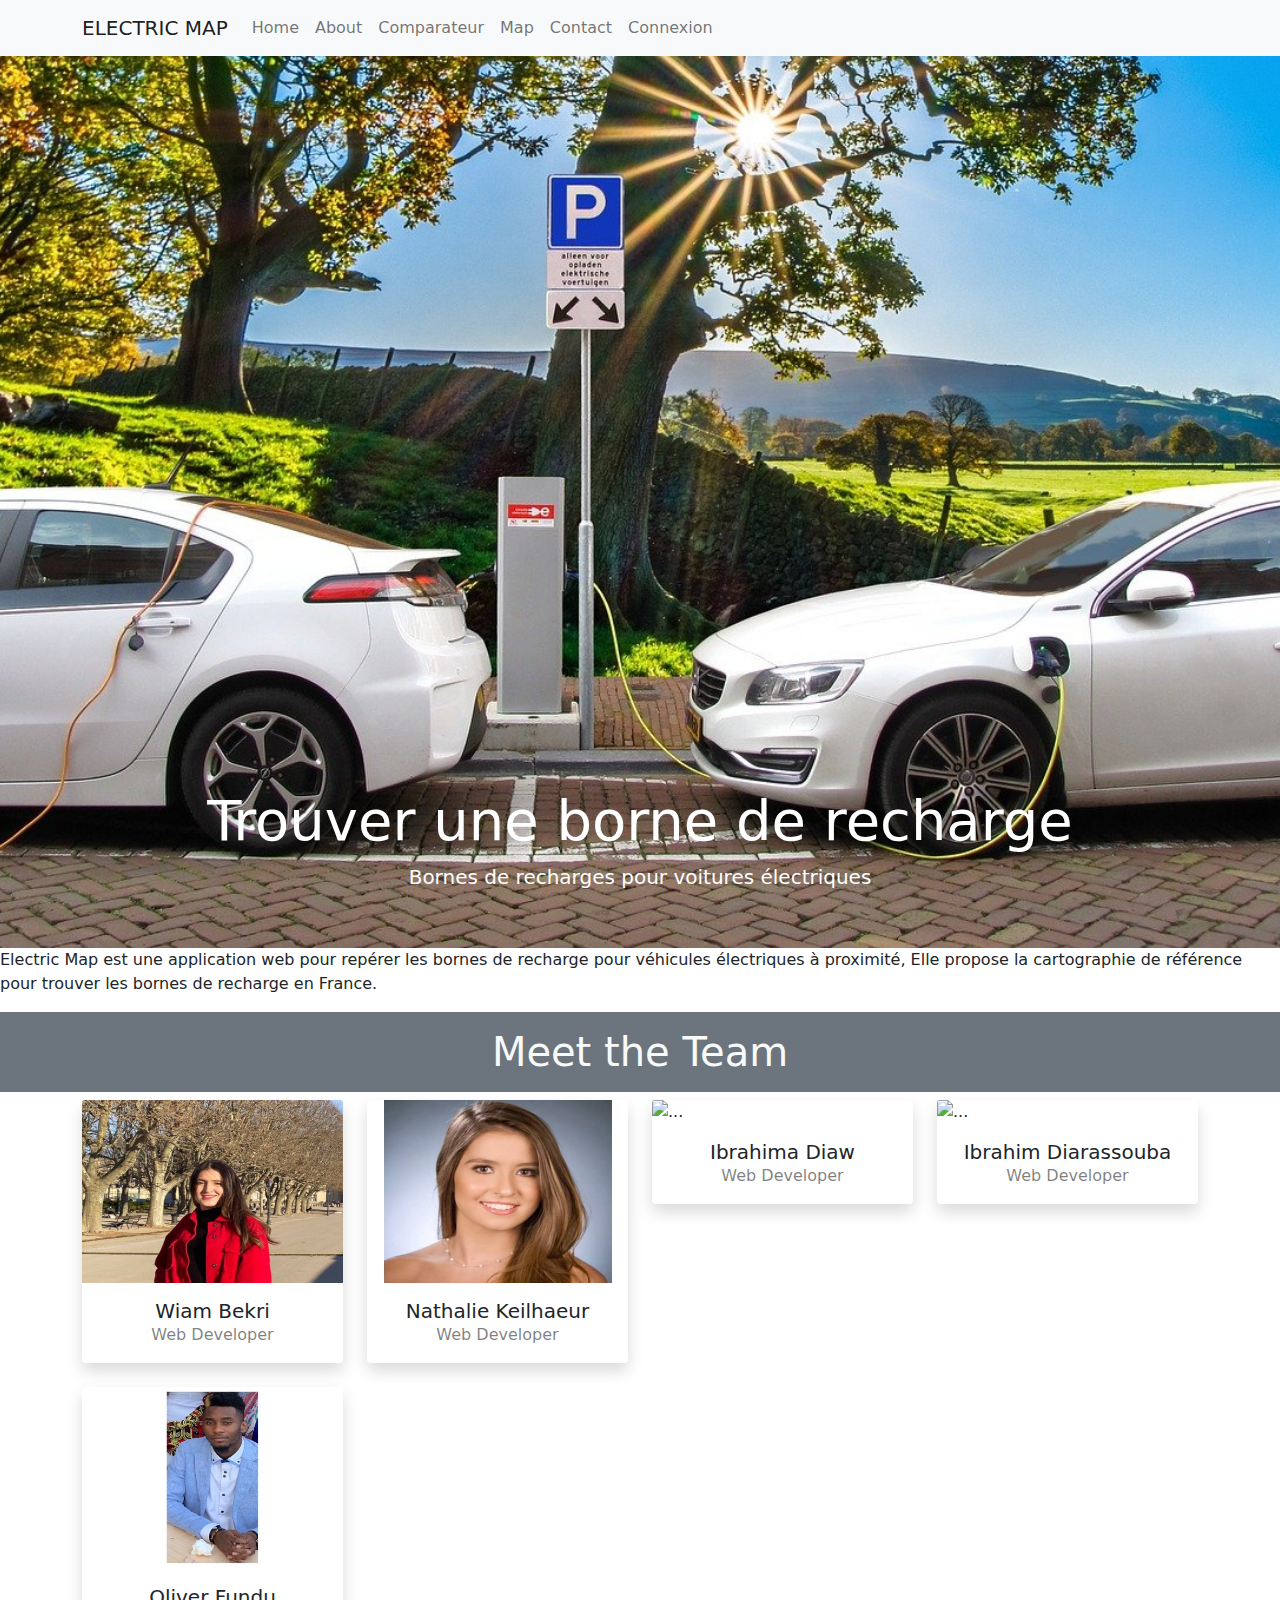
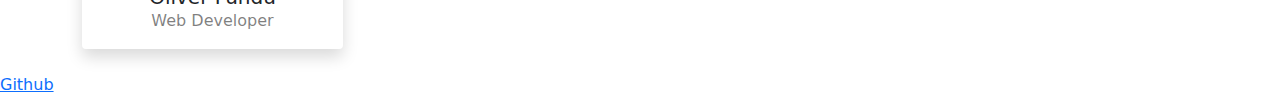
==== index.html @ 77698a54 "qlq modif" ====
<!DOCTYPE html>
<html lang="en">

<head> 
<meta charset="utf-8">
<title> Projet </title>
<link rel="stylesheet" type="text/css" href="css/bootstrap.min.css" id="bootstrap-css">
<link rel="stylesheet" type="text/css" href="css/sheet.css">
<script src="js/bootstrap.min.js"></script>

</head>
<body >

	<h1>Electric Map </h1>
<!---<div id="main">
<ul>
	<li><a href="#Acceuil">Acceuil</a></li>
	<li><a href="nouvelles.html">Nouvelles</a></li>
	<li><a href="Comparateur/formulaire_comparateur.php">Comparateur</a></li>
	<li><a href="recherche_bornes.html">Map</a></li>
	<li><a href="pageContact.html">Contacts</a></li>
	<li><a href="Formulaire_Clients/connexion.php">Connexion</a></li>
<<<<<<< HEAD
	<li><a href="Formulaire_Clients/nouveauClient.php">S'inscrire</a></li> !--->


	<nav class="navbar navbar-expand-lg navbar-light bg-light fixed-top">
  <div class="container">
    <a class="navbar-brand" href="#">ELECTRIC MAP</a>
    <button class="navbar-toggler" type="button" data-toggle="collapse" data-target="#navbarResponsive" aria-controls="navbarResponsive" aria-expanded="false" aria-label="Toggle navigation">
          <span class="navbar-toggler-icon"></span>
        </button>
    <div class="collapse navbar-collapse" id="navbarResponsive">
      <ul class="navbar-nav ml-auto">
        <li class="nav-item active">
          <a class="nav-link" href="#">Home</a>
        </li>
        <li class="nav-item">
          <a class="nav-link" href="nouvelles.html">About</a>
        </li>
         <li class="nav-item">
          <a class="nav-link" href="formulaire_comparateur.php">Comparateur</a>
        </li>
        <li class="nav-item">
          <a class="nav-link" href="recherche_bornes.php">Map</a>
        </li>
        <li class="nav-item">
          <a class="nav-link" href="pageContact.html">Contact</a>
        </li>
         <li class="nav-item">
          <a class="nav-link" href="Formulaire_Clients/connexion.php">Connexion</a>
        </li>
      </ul>
    </div>
  </div>
</nav>
<header>
  <div id="carouselExampleIndicators" class="carousel slide" data-ride="carousel">
    <div class="carousel-inner" role="listbox">
      <!-- Slide One - Set the background image for this slide in the line below -->
      <div class="carousel-item active" style="background-image: url('images/carnature.jpg')">
        <div class="carousel-caption d-none d-md-block">
          <h2 class="display-4">Trouver une borne de recharge</h2>
          <p class="lead">Bornes de recharges pour voitures électriques</p>
        </div>
      </div>
    
   
    </div>
    
  </div>
</header>
<div class="content">
<p>
Electric Map est une application web pour repérer les bornes de recharge  pour véhicules électriques à proximité, 
Elle propose la cartographie de référence pour trouver les bornes de recharge en France. 
</p>
</div>

</body>

<header class="bg-secondary text-center py-3 mb-2">
  <div class="container">
    <h1 class="text-light">Meet the Team</h1>
  </div>
</header>

<!-- Page Content -->
<div class="container">
  <div class="row">
    <!-- Team Member 1 -->
    <div class="col-xl-3 col-md-6 mb-4">
      <div class="card border-0 shadow">
        <img src="images/wiam2.jpg" class="card-img-top" alt="...">
        <div class="card-body text-center">
          <h5 class="card-title mb-0">Wiam Bekri</h5>
          <div class="card-text text-black-50">Web Developer</div>
        </div>
      </div>
    </div>
    <!-- Team Member 2 -->
    <div class="col-xl-3 col-md-6 mb-4">
      <div class="card border-0 shadow">
        <img src="images/nathalie2.jpg" class="card-img-top" alt="...">
        <div class="card-body text-center">
          <h5 class="card-title mb-0">Nathalie Keilhaeur</h5>
          <div class="card-text text-black-50">Web Developer</div>
        </div>
      </div>
    </div>
    <!-- Team Member 3 -->
    <div class="col-xl-3 col-md-6 mb-4">
      <div class="card border-0 shadow">
        <img src="https://source.unsplash.com/sNut2MqSmds/500x350" class="card-img-top" alt="...">
        <div class="card-body text-center">
          <h5 class="card-title mb-0">Ibrahima Diaw</h5>
          <div class="card-text text-black-50">Web Developer</div>
        </div>
      </div>
    </div>
    <!-- Team Member 4 -->
    <div class="col-xl-3 col-md-6 mb-4">
      <div class="card border-0 shadow">
        <img src="https://source.unsplash.com/sNut2MqSmds/500x350" class="card-img-top" alt="...">
        <div class="card-body text-center">
          <h5 class="card-title mb-0">Ibrahim Diarassouba</h5>
          <div class="card-text text-black-50">Web Developer</div>
        </div>
      </div>
    </div>
    <!-- Team Member 5 -->
    <div class="col-xl-3 col-md-6 mb-4">
      <div class="card border-0 shadow">
        <img src="images/oliver.jpg" class="card-img-top" alt="...">
        <div class="card-body text-center">
          <h5 class="card-title mb-0">Oliver Fundu</h5>
          <div class="card-text text-black-50">Web Developer</div>
        </div>
      </div>
    </div>
  </div>
  <!-- /.row -->
</div>


<a href="https://github.com/wbekri/Electric_map/tree/master"> Github </a>


</html>
---- css/sheet.css ----
.carousel-item {
  height: 100vh;
  min-height: 350px;
  background: no-repeat center center scroll;
  -webkit-background-size: cover;
  -moz-background-size: cover;
  -o-background-size: cover;
  background-size: cover;
}

#main ul{

   list-style-type: none;
   margin:-top: 0px;
   margin-bottom:10;
   padding: 0px;
  float: left;
} 
#main ul li{
	width: 180px;
	float: left;
	background-color: grey;
	position: relative;

}
h1{
	text-align: center;
	font-size: 40px;
	margin: 0;

}

#main li a{

	display: block;
	color: white;
	padding: 8px 10px 8px 10px;
	text-decoration: all;
}

#main li a:hover{

	background-color: #555;
	color: white;
}
.content {
 left:50%;
 right:50%;


}
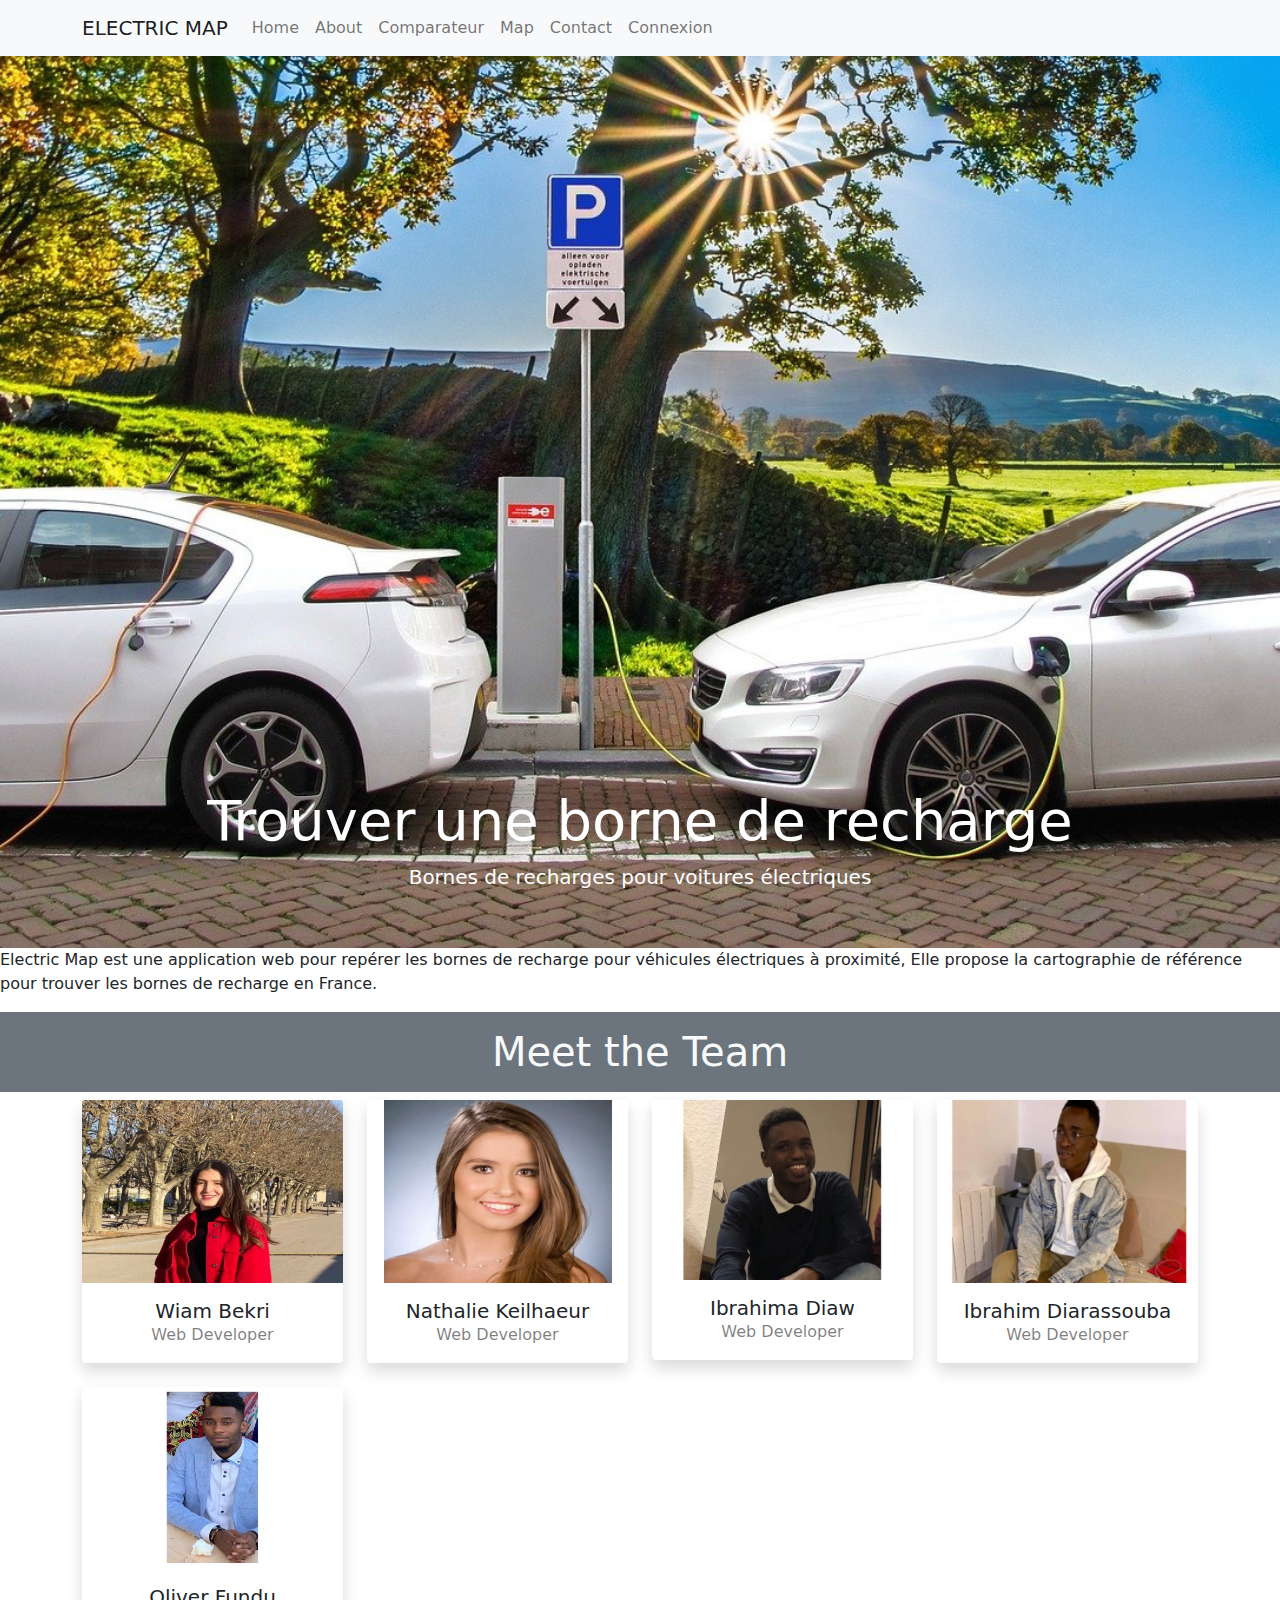
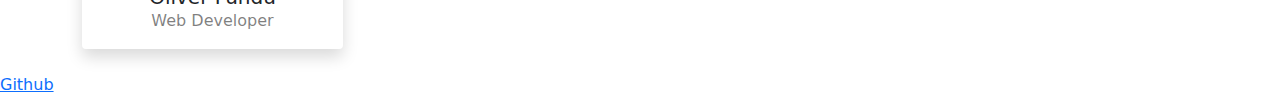
==== commit 00a9e07e: "photo du team" ====
--- a/index.html
+++ b/index.html
@@ -111,7 +111,7 @@
     <!-- Team Member 3 -->
     <div class="col-xl-3 col-md-6 mb-4">
       <div class="card border-0 shadow">
-        <img src="https://source.unsplash.com/sNut2MqSmds/500x350" class="card-img-top" alt="...">
+        <img src="images/diaw.jpg" class="card-img-top" alt="...">
         <div class="card-body text-center">
           <h5 class="card-title mb-0">Ibrahima Diaw</h5>
           <div class="card-text text-black-50">Web Developer</div>
@@ -121,7 +121,7 @@
     <!-- Team Member 4 -->
     <div class="col-xl-3 col-md-6 mb-4">
       <div class="card border-0 shadow">
-        <img src="https://source.unsplash.com/sNut2MqSmds/500x350" class="card-img-top" alt="...">
+        <img src="images/diarra.jpg" class="card-img-top" alt="...">
         <div class="card-body text-center">
           <h5 class="card-title mb-0">Ibrahim Diarassouba</h5>
           <div class="card-text text-black-50">Web Developer</div>
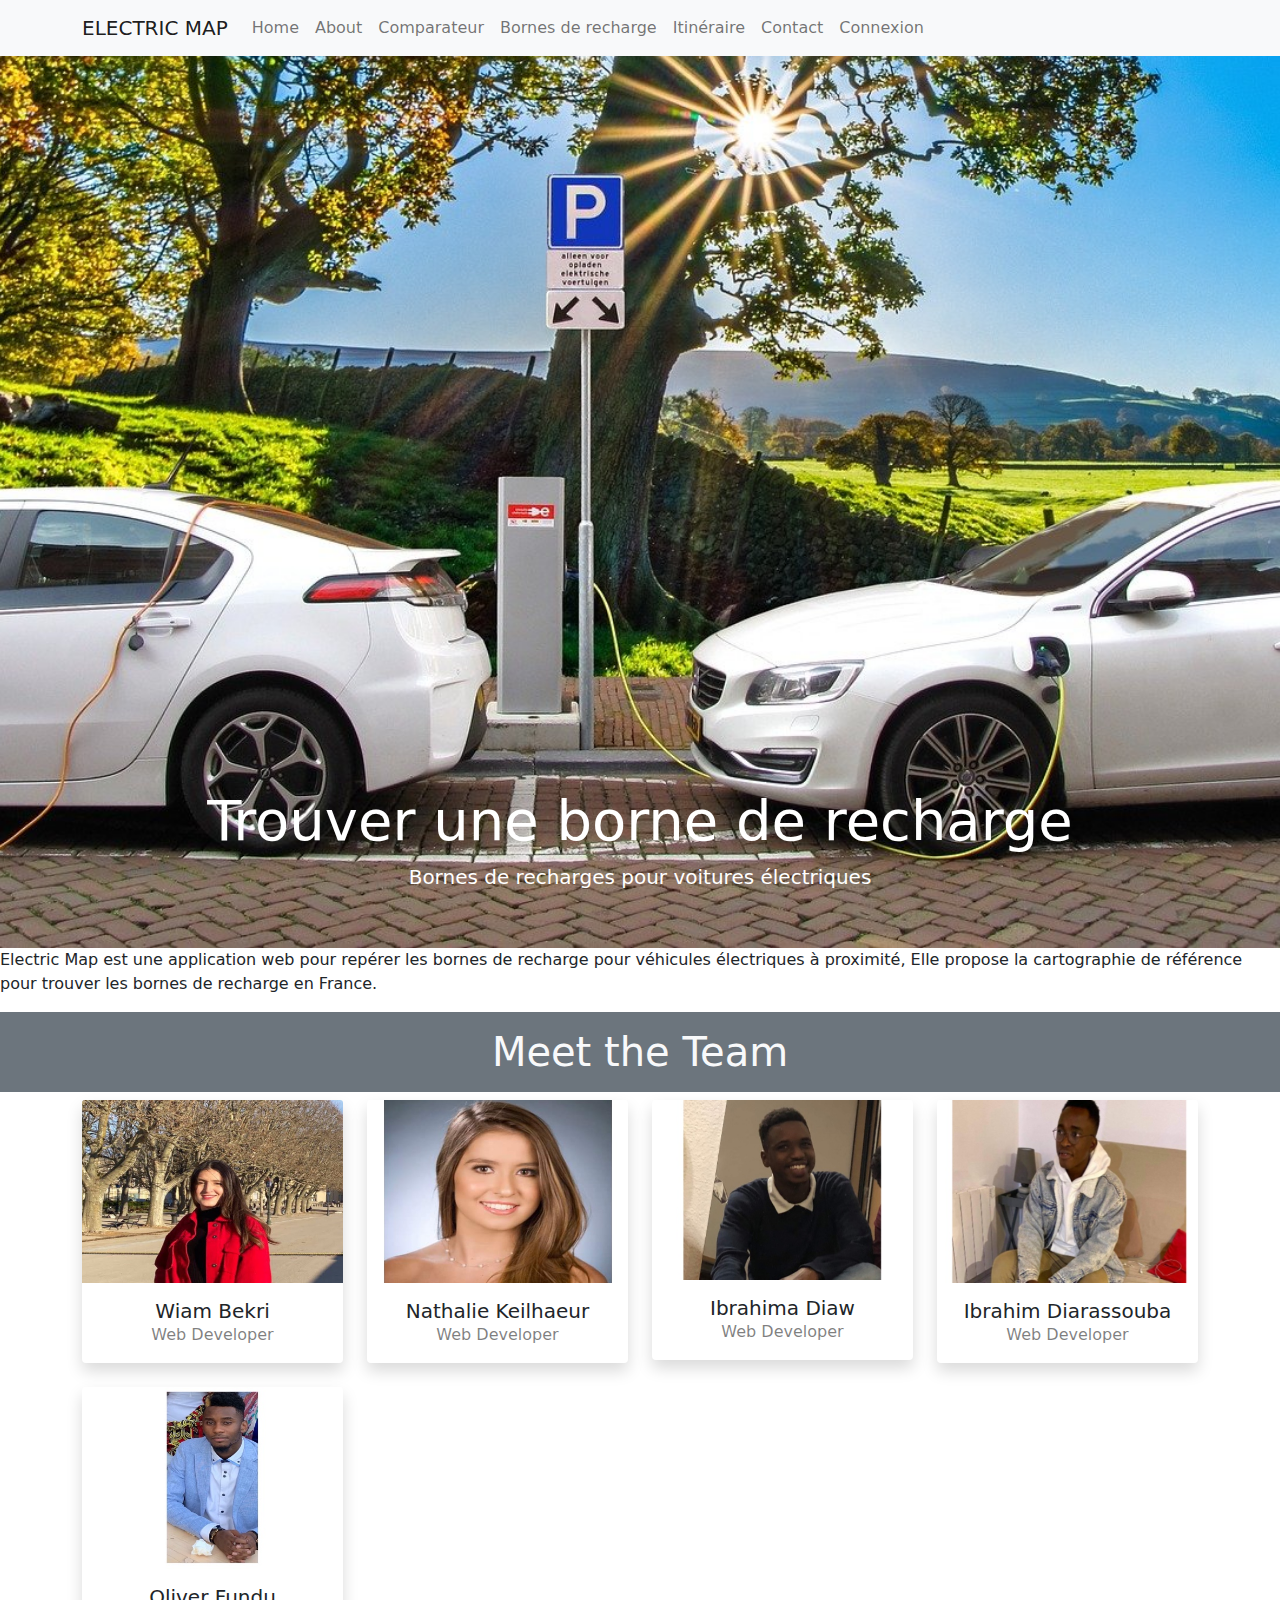
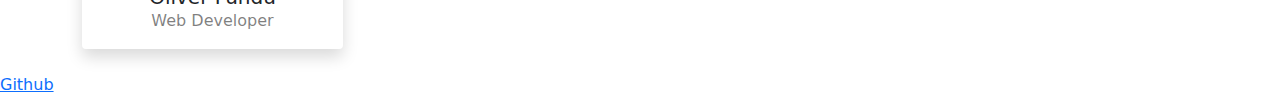
==== commit 1395227a: "ajout page itinéraire (gps)" ====
--- a/index.html
+++ b/index.html
@@ -42,7 +42,10 @@
           <a class="nav-link" href="formulaire_comparateur.php">Comparateur</a>
         </li>
         <li class="nav-item">
-          <a class="nav-link" href="recherche_bornes.php">Map</a>
+          <a class="nav-link" href="recherche_bornes.php">Bornes de recharge</a>
+        </li>
+		<li class="nav-item">
+          <a class="nav-link" href="gps.html">Itinéraire</a>
         </li>
         <li class="nav-item">
           <a class="nav-link" href="pageContact.html">Contact</a>
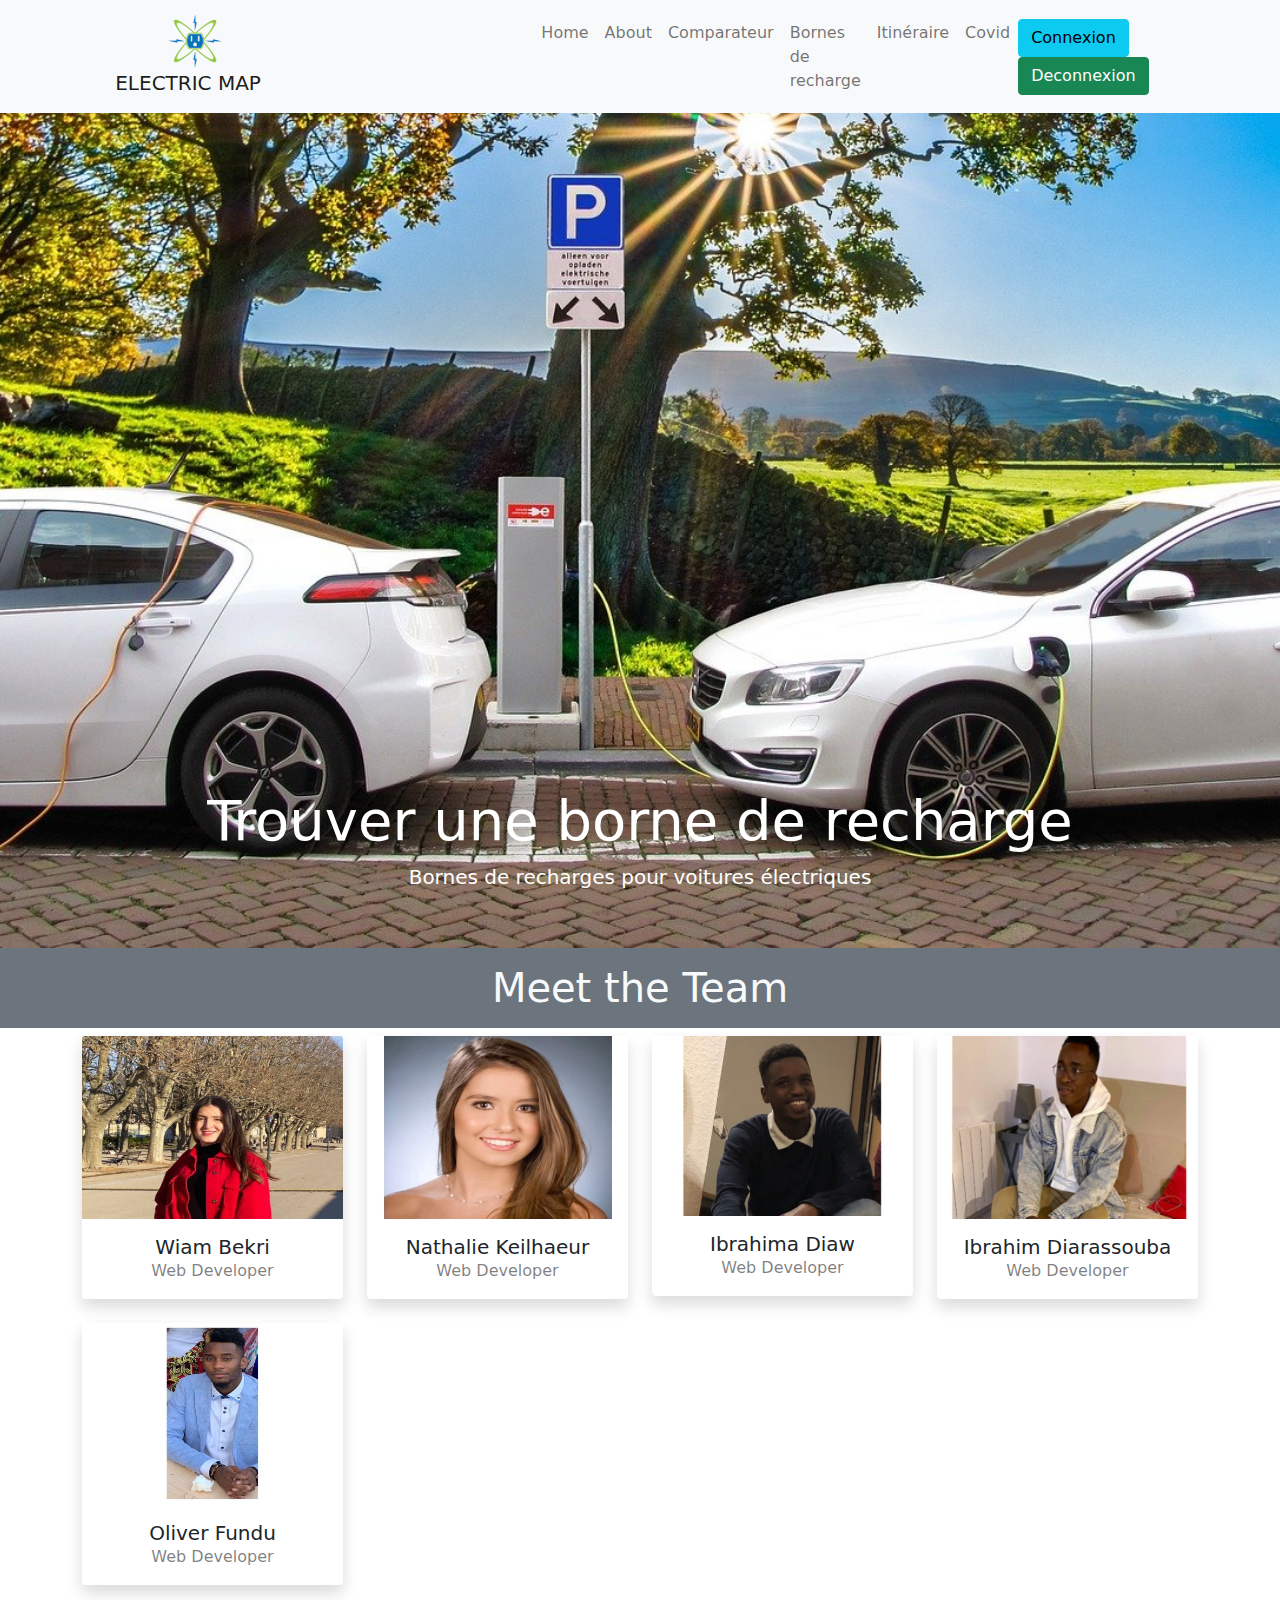
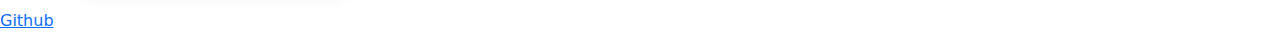
==== commit 585ecb66: "css" ====
--- a/index.html
+++ b/index.html
@@ -12,25 +12,28 @@
 <body >
 
 	<h1>Electric Map </h1>
-<!---<div id="main">
-<ul>
-	<li><a href="#Acceuil">Acceuil</a></li>
-	<li><a href="nouvelles.html">Nouvelles</a></li>
-	<li><a href="Comparateur/formulaire_comparateur.php">Comparateur</a></li>
-	<li><a href="recherche_bornes.html">Map</a></li>
-	<li><a href="pageContact.html">Contacts</a></li>
-	<li><a href="Formulaire_Clients/connexion.php">Connexion</a></li>
-<<<<<<< HEAD
-	<li><a href="Formulaire_Clients/nouveauClient.php">S'inscrire</a></li> !--->
-
 
 	<nav class="navbar navbar-expand-lg navbar-light bg-light fixed-top">
   <div class="container">
+      <button type="button" class="xs-buttons pull-left btn btn-clear" data-toggle="collapse" data-target="#nav-right">
+ <img id="logo" src="images/logo.png" />
+<style>
+  #logo {
+    width : 80px;
+  }
+</style>
+</a>
+    
     <a class="navbar-brand" href="#">ELECTRIC MAP</a>
     <button class="navbar-toggler" type="button" data-toggle="collapse" data-target="#navbarResponsive" aria-controls="navbarResponsive" aria-expanded="false" aria-label="Toggle navigation">
           <span class="navbar-toggler-icon"></span>
         </button>
     <div class="collapse navbar-collapse" id="navbarResponsive">
+      <style>
+        #navbarResponsive{
+          margin-left : 20%;
+        }
+      </style>
       <ul class="navbar-nav ml-auto">
         <li class="nav-item active">
           <a class="nav-link" href="#">Home</a>
@@ -48,12 +51,19 @@
           <a class="nav-link" href="gps.html">Itinéraire</a>
         </li>
         <li class="nav-item">
-          <a class="nav-link" href="pageContact.html">Contact</a>
-        </li>
-         <li class="nav-item">
-          <a class="nav-link" href="Formulaire_Clients/connexion.php">Connexion</a>
+          <a class="nav-link" href="infoCovid.html">Covid</a>
         </li>
       </ul>
+         <div class="nav navbar-nav" id="member_header" role="presentation">
+<a href="Formulaire_Clients/connexion.php" class="btn btn-info" data-operation="connexion">
+<span class="cmp-icon icon-cm-login"></span>
+<span>Connexion</span>
+</a>
+<a href="" class="btn btn-success" data-operation="deconnexion">
+<span>Deconnexion</span>
+</a>
+</div>
+         
     </div>
   </div>
 </nav>
@@ -73,12 +83,6 @@
     
   </div>
 </header>
-<div class="content">
-<p>
-Electric Map est une application web pour repérer les bornes de recharge  pour véhicules électriques à proximité, 
-Elle propose la cartographie de référence pour trouver les bornes de recharge en France. 
-</p>
-</div>
 
 </body>
 
--- a/css/sheet.css
+++ b/css/sheet.css
@@ -7,6 +7,7 @@
   -o-background-size: cover;
   background-size: cover;
 }
+
 
 #main ul{
 
@@ -49,3 +50,109 @@
 
 
 }
+
+
+#carte{
+    height: 80vh;}
+
+#phone{
+	position: relative ;
+	left: 35%;
+	bottom: 7px;
+}
+
+#mail
+{
+	position: relative ;
+	left: 45.7%;
+	bottom: 7px;
+}
+
+#git
+{
+	position: relative ;
+	left: 58%;
+	bottom: 7px;
+}
+
+.source
+{
+	font-size: 10px;
+	width: 20%;
+font-style: italic;
+background-color: #EAF0F3;		
+}
+
+#contraintes
+
+{
+	position: absolute;
+	right: 0px;
+}
+#hydro
+{
+	float: left;
+	position: absolute;
+	left: 20%;
+	top: 24%;
+}
+
+#deuxieme
+{
+	float: left;
+	position: absolute;
+	left: 20%;
+	top: 39%;
+}
+
+#troisieme
+{
+	float: left;
+	position: absolute;
+	left: 20%;
+	top: 62%;
+}
+
+#quatrieme
+{
+	float: left;
+	position: absolute;
+	left: 20%;
+	top: 81%;
+}
+
+#message
+{
+	margin: 10px;
+}
+
+#merci
+{
+	text-align: center;
+	font-size: 20px;
+}
+.how-section1{
+    margin-top:-15%;
+    padding: 10%;
+}
+.how-section1 h4{
+    color: #ffa500;
+    font-weight: bold;
+    font-size: 30px;
+}
+.how-section1 .subheading{
+    color: #3931af;
+    font-size: 40px;
+}
+.how-section1 .row
+{
+    margin-top: 20%;
+}
+.how-img 
+{
+    text-align: center;
+}
+.how-img img{
+    width: 70%;
+}
+
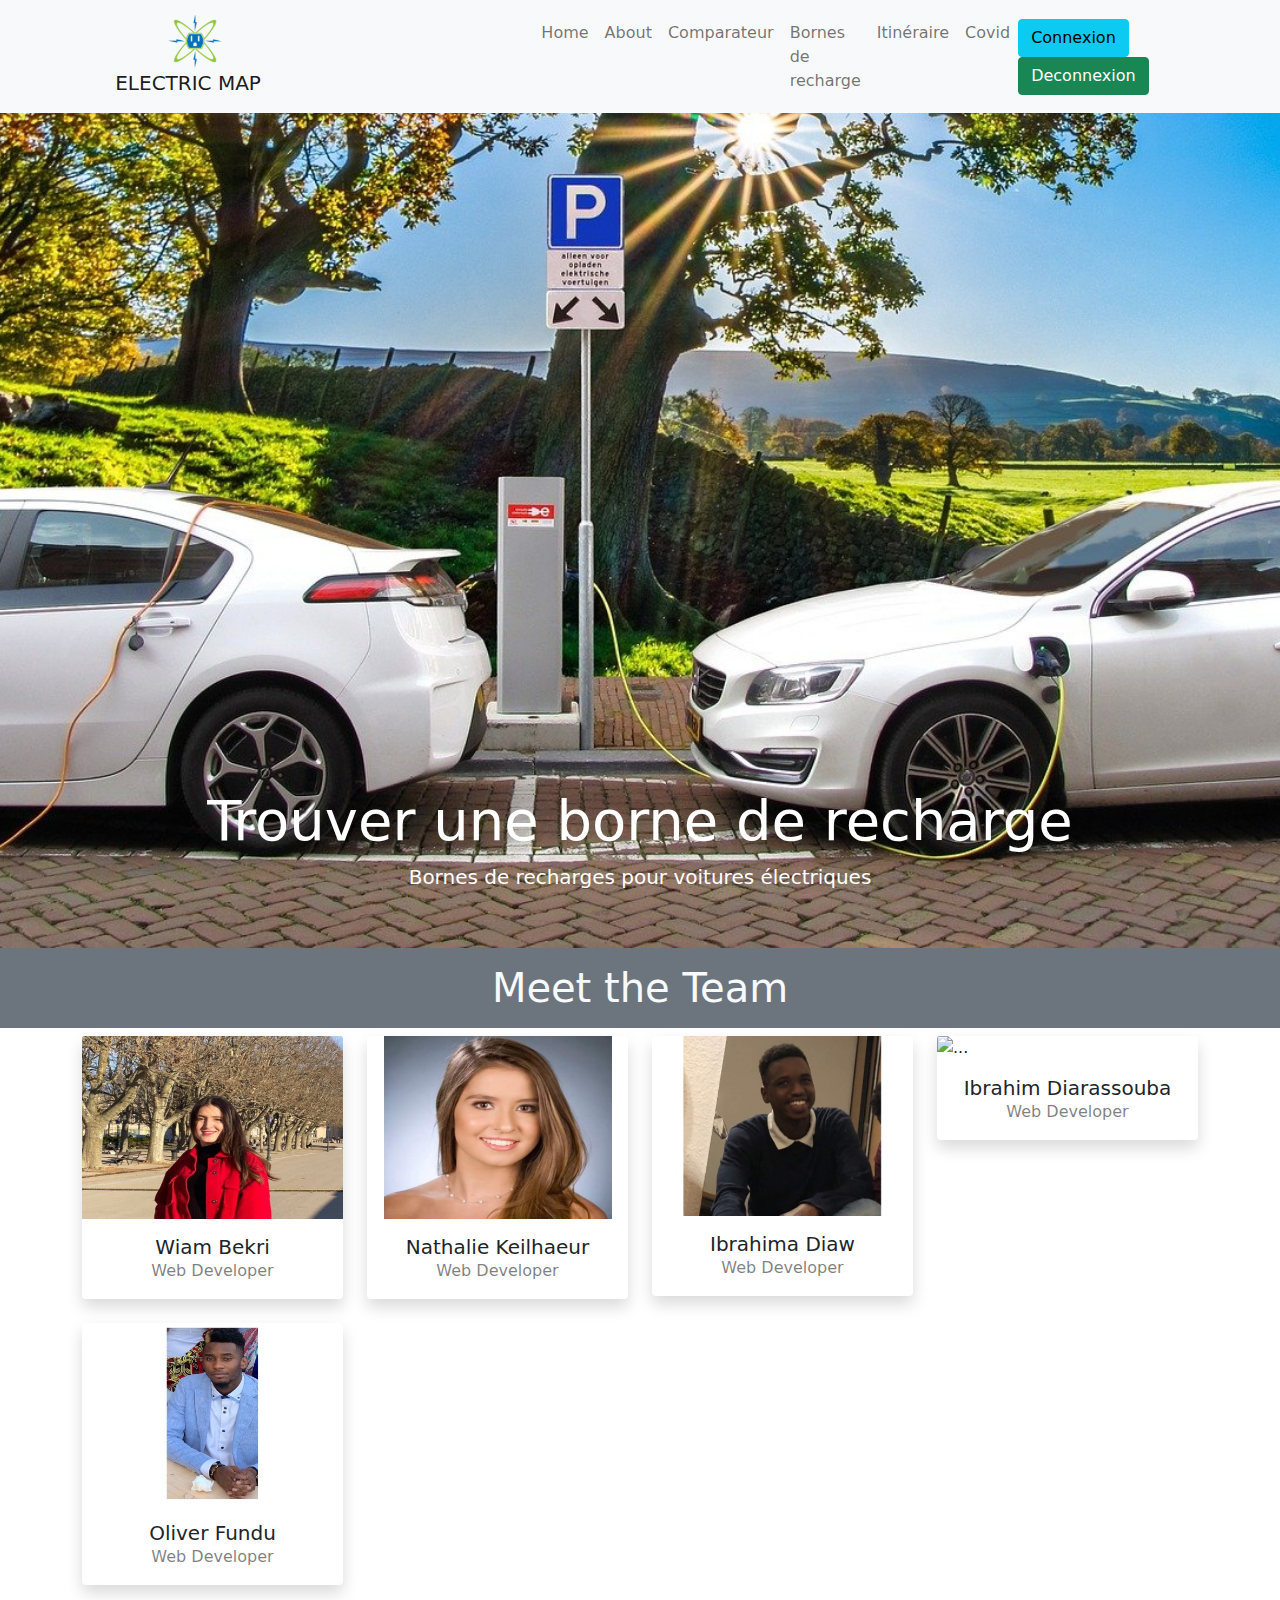
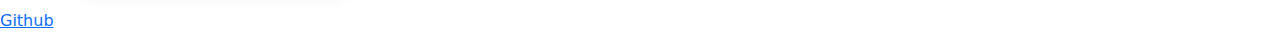
==== commit d66a7866: "maj" ====
--- a/index.html
+++ b/index.html
@@ -128,7 +128,7 @@
     <!-- Team Member 4 -->
     <div class="col-xl-3 col-md-6 mb-4">
       <div class="card border-0 shadow">
-        <img src="images/diarra.jpg" class="card-img-top" alt="...">
+        <img src="images/iii.png" class="card-img-top" alt="...">
         <div class="card-body text-center">
           <h5 class="card-title mb-0">Ibrahim Diarassouba</h5>
           <div class="card-text text-black-50">Web Developer</div>
--- a/css/sheet.css
+++ b/css/sheet.css
@@ -53,7 +53,11 @@
 
 
 #carte{
-    height: 80vh;}
+	width: 800px; 
+	margin-left: auto; 
+	margin-right: auto; 
+	height: 70vh;
+	}
 
 #phone{
 	position: relative ;
@@ -94,7 +98,7 @@
 	float: left;
 	position: absolute;
 	left: 20%;
-	top: 24%;
+	top: 37%;
 }
 
 #deuxieme
@@ -102,7 +106,7 @@
 	float: left;
 	position: absolute;
 	left: 20%;
-	top: 39%;
+	top: 50%;
 }
 
 #troisieme
@@ -110,7 +114,7 @@
 	float: left;
 	position: absolute;
 	left: 20%;
-	top: 62%;
+	top: 73%;
 }
 
 #quatrieme
@@ -118,7 +122,7 @@
 	float: left;
 	position: absolute;
 	left: 20%;
-	top: 81%;
+	top: 91%;
 }
 
 #message
@@ -156,3 +160,9 @@
     width: 70%;
 }
 
+#bodyCovid
+
+{
+	padding-top: 100px;
+}
+
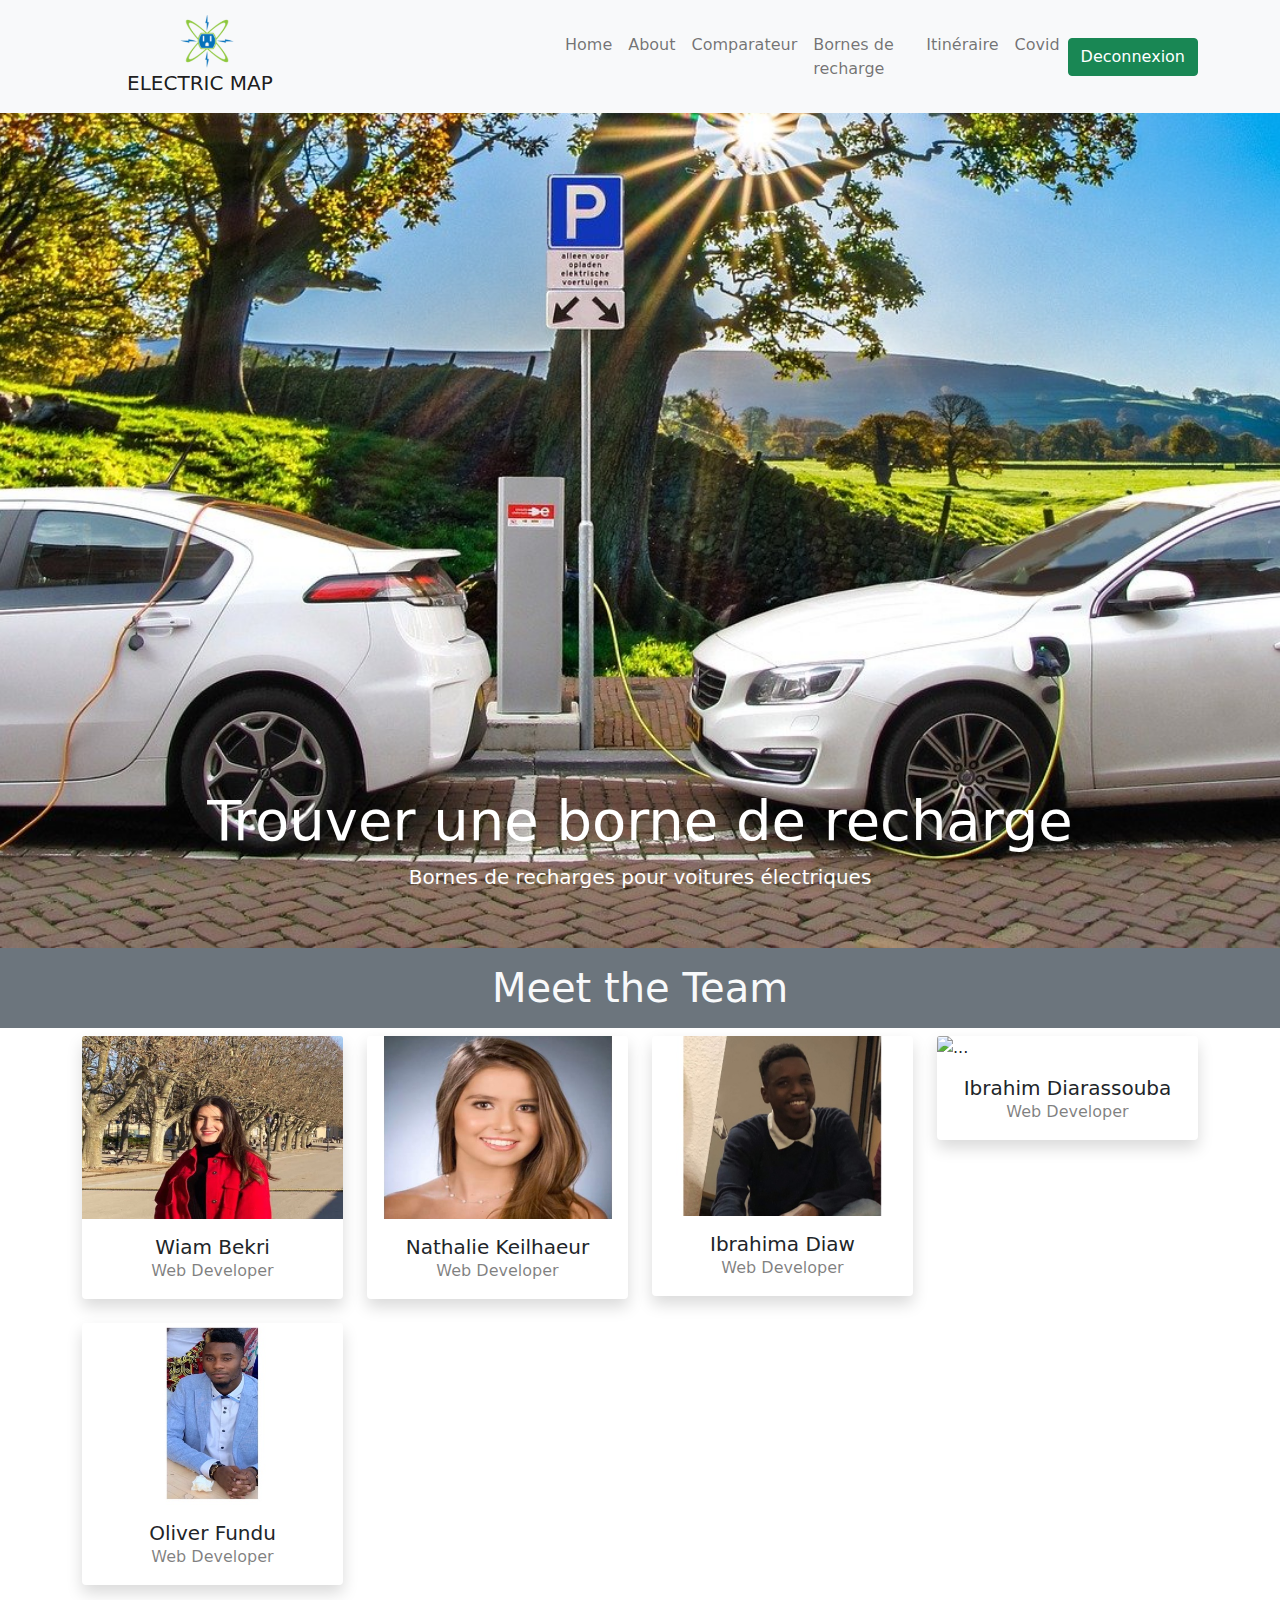
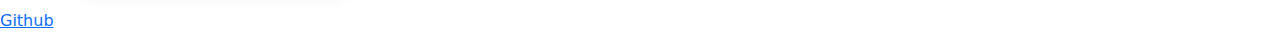
==== commit 7829f1d5: "maj" ====
--- a/index.html
+++ b/index.html
@@ -1,28 +1,25 @@
 <!DOCTYPE html>
-<html lang="en">
-
-<head> 
-<meta charset="utf-8">
-<title> Projet </title>
-<link rel="stylesheet" type="text/css" href="css/bootstrap.min.css" id="bootstrap-css">
-<link rel="stylesheet" type="text/css" href="css/sheet.css">
-<script src="js/bootstrap.min.js"></script>
-
-</head>
-<body >
+<html>
+	<head> 
+	<meta charset="utf-8">
+	<title> Projet </title>
+	<link rel="stylesheet" type="text/css" href="css/bootstrap.min.css" id="bootstrap-css">
+	<link rel="stylesheet" type="text/css" href="css/sheet.css">
+	<script src="js/bootstrap.min.js"></script>
+	</head>
+	
+	<body>
 
 	<h1>Electric Map </h1>
 
 	<nav class="navbar navbar-expand-lg navbar-light bg-light fixed-top">
-  <div class="container">
-      <button type="button" class="xs-buttons pull-left btn btn-clear" data-toggle="collapse" data-target="#nav-right">
- <img id="logo" src="images/logo.png" />
-<style>
-  #logo {
-    width : 80px;
-  }
-</style>
-</a>
+	<div class="container">
+    <button type="button" class="xs-buttons pull-left btn btn-clear" data-toggle="collapse" data-target="#nav-right">
+	<img id="logo" src="images/logo.png" />
+	
+	<style>
+	  #logo {width : 80px;}
+	</style>
     
     <a class="navbar-brand" href="#">ELECTRIC MAP</a>
     <button class="navbar-toggler" type="button" data-toggle="collapse" data-target="#navbarResponsive" aria-controls="navbarResponsive" aria-expanded="false" aria-label="Toggle navigation">
@@ -55,11 +52,8 @@
         </li>
       </ul>
          <div class="nav navbar-nav" id="member_header" role="presentation">
-<a href="Formulaire_Clients/connexion.php" class="btn btn-info" data-operation="connexion">
-<span class="cmp-icon icon-cm-login"></span>
-<span>Connexion</span>
-</a>
-<a href="" class="btn btn-success" data-operation="deconnexion">
+
+<a href="Formulaire_Clients/deconnexion.php" class="btn btn-success" data-operation="deconnexion">
 <span>Deconnexion</span>
 </a>
 </div>
